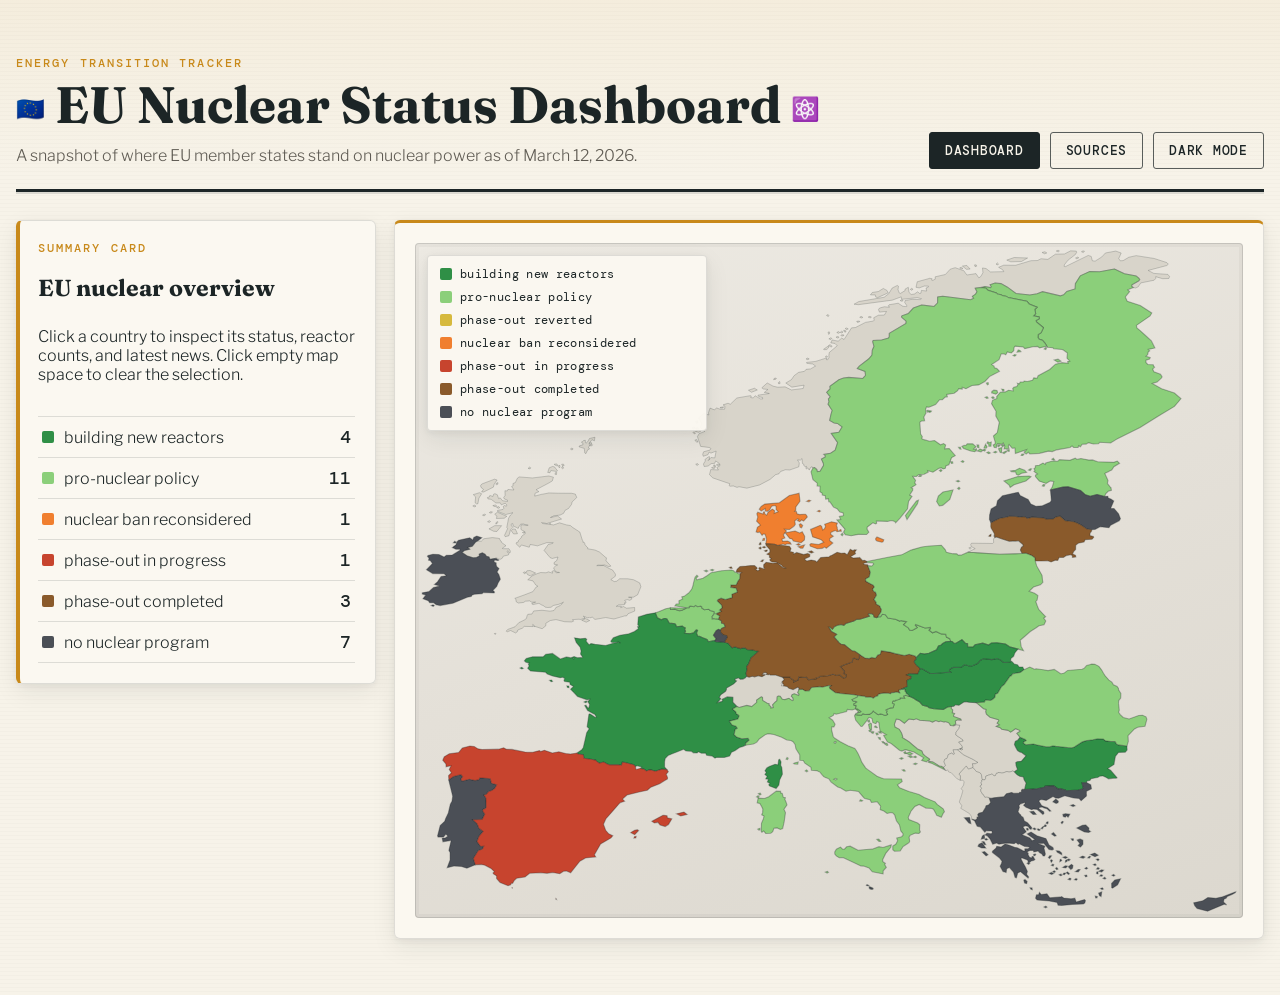
==== index.html @ fb6e010a "Initial EU nuclear policy status dashboard" ====
<!DOCTYPE html>
<html lang="en">
  <head>
    <meta charset="UTF-8" />
    <meta name="viewport" content="width=device-width, initial-scale=1.0" />
    <title>EU Nuclear Status Dashboard</title>
    <link rel="preconnect" href="https://fonts.googleapis.com" />
    <link rel="preconnect" href="https://fonts.gstatic.com" crossorigin />
    <link
      href="https://fonts.googleapis.com/css2?family=Fraunces:ital,opsz,wght@0,9..144,300..900;1,9..144,300..900&family=DM+Mono:ital,wght@0,300;0,400;0,500;1,300&family=Libre+Franklin:ital,wght@0,300;0,400;0,600;0,700;1,300&display=swap"
      rel="stylesheet"
    />
    <link rel="stylesheet" href="assets/css/styles.css" />
  </head>
  <body data-page="dashboard">
    <div class="page-shell">
      <header class="site-header">
        <div>
          <p class="eyebrow">Energy transition tracker</p>
          <h1><span class="title-icon">🇪🇺</span> EU Nuclear Status Dashboard <span class="title-icon">⚛️</span></h1>
          <p class="intro">
            A snapshot of where EU member states stand on nuclear power as of
            <span id="dataset-date">the latest dataset update</span>.
          </p>
        </div>
        <nav class="site-nav" aria-label="Primary navigation">
          <a class="nav-link is-active" href="index.html">Dashboard</a>
          <a class="nav-link" href="sources.html">Sources</a>
          <button class="theme-toggle" id="theme-toggle" type="button" aria-pressed="false">
            Dark mode
          </button>
        </nav>
      </header>

      <main>
        <section class="map-layout" aria-labelledby="map-heading-title">
          <div class="map-detail detail-panel" id="map-detail" aria-live="polite"></div>

          <div class="map-panel">
            <div
              id="map-container"
              class="map-frame"
              role="img"
              aria-label="Clickable geographic map of EU countries colored by nuclear power status"
            >
              <div class="legend map-legend" id="legend" aria-label="Map legend"></div>
              <div class="map-loading">Loading map…</div>
            </div>
          </div>
        </section>
      </main>
    </div>

    <script type="module" src="assets/js/main.js"></script>
  </body>
</html>
---- assets/css/styles.css ----
:root {
  color-scheme: light;
  --bg: #f7f3e9;
  --bg-strong: #ede8da;
  --panel: rgba(251, 248, 241, 0.95);
  --panel-strong: rgba(255, 253, 248, 0.88);
  --ink: #1c2526;
  --muted: #5e5a52;
  --line: rgba(28, 37, 38, 0.13);
  --line-strong: rgba(28, 37, 38, 0.72);
  --accent: #c8891a;
  --accent-dim: rgba(200, 137, 26, 0.18);
  --shadow: 0 2px 6px rgba(28, 37, 38, 0.06), 0 8px 24px rgba(28, 37, 38, 0.08);
  --shadow-strong: 0 4px 12px rgba(28, 37, 38, 0.10), 0 16px 40px rgba(28, 37, 38, 0.12);
  --sea: rgba(28, 37, 38, 0.06);
  --sea-bg: linear-gradient(160deg, #edeae3 0%, #e4e0d8 50%, #dcd8cf 100%);
  --map-frame-top: rgba(255, 255, 255, 0.7);
  --map-frame-bottom: rgba(227, 220, 205, 0.8);
  --map-frame-stripe: rgba(28, 37, 38, 0.025);
  --detail-panel-bg: rgba(251, 248, 241, 0.97);
  --pill-bg: rgba(28, 37, 38, 0.06);
  --row-bg: rgba(28, 37, 38, 0.04);
  --empty-bg: rgba(251, 248, 241, 0.8);
  --context-fill: #d8d4ca;
  --context-stroke: rgba(28, 37, 38, 0.22);
  --active-stroke: #111111;
  --no-nuclear-program: #4b4f56;
  --phase-out-in-progress: #c7442e;
  --phase-out-completed: #8a5a2b;
  --nuclear-ban-reconsidered: #f07f2f;
  --phase-out-reverted: #d6b93d;
  --pro-nuclear-policy: #8bcf7a;
  --building-new-reactors: #2f8f46;
  --unknown: #8b918f;
}

[data-theme="dark"] {
  color-scheme: dark;
  --bg: #141618;
  --bg-strong: #1c2022;
  --panel: rgba(24, 27, 30, 0.96);
  --panel-strong: rgba(30, 34, 38, 0.92);
  --ink: #ede8dc;
  --muted: #9a9488;
  --line: rgba(237, 232, 220, 0.12);
  --line-strong: rgba(237, 232, 220, 0.65);
  --accent: #d4972a;
  --accent-dim: rgba(212, 151, 42, 0.18);
  --shadow: 0 2px 8px rgba(0, 0, 0, 0.28), 0 12px 36px rgba(0, 0, 0, 0.36);
  --shadow-strong: 0 4px 16px rgba(0, 0, 0, 0.36), 0 24px 56px rgba(0, 0, 0, 0.44);
  --sea: rgba(237, 232, 220, 0.06);
  --sea-bg: linear-gradient(160deg, #2a2e32 0%, #242830 50%, #1e2228 100%);
  --map-frame-top: rgba(35, 45, 52, 0.92);
  --map-frame-bottom: rgba(22, 30, 36, 0.95);
  --map-frame-stripe: rgba(255, 255, 255, 0.028);
  --detail-panel-bg: rgba(24, 27, 30, 0.97);
  --pill-bg: rgba(255, 255, 255, 0.07);
  --row-bg: rgba(255, 255, 255, 0.04);
  --empty-bg: rgba(24, 27, 30, 0.88);
  --context-fill: #2c3238;
  --context-stroke: rgba(237, 232, 220, 0.18);
  --active-stroke: #ede8dc;
}

* {
  box-sizing: border-box;
}

html {
  scroll-behavior: smooth;
}

body {
  margin: 0;
  min-height: 100vh;
  color: var(--ink);
  font-family: "Libre Franklin", "IBM Plex Sans", sans-serif;
  font-weight: 300;
  background-color: var(--bg);
  background-image:
    linear-gradient(180deg, rgba(200, 137, 26, 0.06) 0%, transparent 18%),
    repeating-linear-gradient(
      0deg,
      transparent,
      transparent 3px,
      rgba(28, 37, 38, 0.018) 3px,
      rgba(28, 37, 38, 0.018) 4px
    );
}

[data-theme="dark"] body {
  background-color: var(--bg);
  background-image:
    linear-gradient(180deg, rgba(212, 151, 42, 0.08) 0%, transparent 18%),
    repeating-linear-gradient(
      0deg,
      transparent,
      transparent 3px,
      rgba(255, 255, 255, 0.018) 3px,
      rgba(255, 255, 255, 0.018) 4px
    );
}

a {
  color: inherit;
}

.page-shell {
  width: min(1400px, calc(100% - 32px));
  margin: 0 auto;
  padding: 28px 0 56px;
}

/* Masthead header — flat editorial style */
.site-header {
  display: flex;
  justify-content: space-between;
  gap: 24px;
  align-items: end;
  padding: 28px 0 20px;
  margin-bottom: 28px;
  background: transparent;
  border-bottom: 3px solid var(--ink);
  box-shadow: 0 2px 0 0 var(--line);
}

.eyebrow {
  margin: 0 0 8px;
  font-family: "DM Mono", "IBM Plex Mono", monospace;
  font-size: 0.72rem;
  font-weight: 500;
  letter-spacing: 0.18em;
  text-transform: uppercase;
  color: var(--accent);
}

h1,
h2,
h3 {
  margin: 0;
  font-family: "Fraunces", "Georgia", serif;
  line-height: 1;
}

h1 {
  font-size: clamp(2.2rem, 4vw, 4.2rem);
  font-weight: 700;
  font-optical-sizing: auto;
}

.title-icon {
  font-size: 0.45em;
  vertical-align: middle;
  position: relative;
  top: -0.1em;
}

h2 {
  font-size: clamp(1.4rem, 2vw, 2.2rem);
  font-weight: 600;
}

.intro {
  max-width: 68ch;
  margin: 14px 0 0;
  font-family: "Libre Franklin", sans-serif;
  font-weight: 300;
  color: var(--muted);
  line-height: 1.55;
}

.site-nav {
  display: flex;
  gap: 10px;
  flex-wrap: wrap;
  align-items: center;
}

.nav-link {
  padding: 9px 15px;
  border: 1px solid var(--line-strong);
  border-radius: 3px;
  background: transparent;
  text-decoration: none;
  font-family: "DM Mono", "IBM Plex Mono", monospace;
  font-size: 0.8rem;
  font-weight: 500;
  letter-spacing: 0.06em;
  text-transform: uppercase;
  color: var(--ink);
  transition: background 120ms ease, color 120ms ease, border-color 120ms ease;
}

.nav-link:hover {
  background: var(--accent-dim);
  border-color: var(--accent);
  color: var(--accent);
}

.nav-link.is-active {
  color: var(--bg);
  background: var(--ink);
  border-color: var(--ink);
}

.theme-toggle {
  padding: 9px 15px;
  border: 1px solid var(--line-strong);
  border-radius: 3px;
  background: transparent;
  color: var(--ink);
  font-family: "DM Mono", "IBM Plex Mono", monospace;
  font-size: 0.8rem;
  font-weight: 500;
  letter-spacing: 0.06em;
  text-transform: uppercase;
  cursor: pointer;
  transition: background 120ms ease, color 120ms ease, border-color 120ms ease;
}

.theme-toggle:hover {
  background: var(--accent-dim);
  border-color: var(--accent);
  color: var(--accent);
}

.theme-toggle[aria-pressed="true"] {
  color: var(--bg);
  background: var(--ink);
  border-color: var(--ink);
}

/* Focus ring */
:focus-visible {
  outline: 2.5px solid var(--accent);
  outline-offset: 2px;
}

.legend {
  display: flex;
  flex-wrap: wrap;
  gap: 10px;
}

.legend-item {
  display: flex;
  align-items: center;
  gap: 8px;
  font-family: "DM Mono", "IBM Plex Mono", monospace;
  font-size: 0.75rem;
  font-weight: 400;
  letter-spacing: 0.03em;
}

.legend-swatch {
  width: 12px;
  height: 12px;
  border-radius: 2px;
  flex-shrink: 0;
}

.map-layout {
  display: grid;
  grid-template-columns: minmax(280px, 360px) minmax(0, 1fr);
  gap: 18px;
  align-items: start;
}

.map-panel {
  padding: 20px;
  border: 1px solid var(--line);
  border-top: 3px solid var(--accent);
  border-radius: 6px;
  background: var(--panel);
  box-shadow: var(--shadow);
}

.map-heading {
  display: flex;
  justify-content: space-between;
  gap: 16px;
  align-items: end;
  margin-bottom: 18px;
}

.map-legend {
  position: absolute;
  top: 12px;
  left: 12px;
  z-index: 2;
  max-width: min(280px, calc(100% - 24px));
  gap: 7px;
  padding: 10px 12px;
  border-radius: 4px;
  background: var(--panel);
  border: 1px solid var(--line);
  box-shadow: var(--shadow);
}

.map-frame {
  position: relative;
  overflow: hidden;
  padding: 0;
  border-radius: 4px;
  background: var(--sea-bg);
  box-shadow:
    inset 0 0 0 1px rgba(28, 37, 38, 0.14),
    inset 0 0 0 4px rgba(28, 37, 38, 0.04);
}

.eu-map {
  width: 100%;
  height: auto;
  display: block;
}

.map-loading {
  padding: 48px 16px;
  text-align: center;
  color: var(--muted);
  font-family: "DM Mono", monospace;
  font-weight: 400;
}

.country-shape {
  cursor: pointer;
}

.country-shape path,
.country-shape polygon,
.country-shape rect,
.country-shape ellipse {
  fill: var(--country-fill) !important;
  stroke: rgba(28, 37, 38, 0.32) !important;
  stroke-width: 1.2 !important;
  transition: fill 140ms ease, stroke 140ms ease, filter 140ms ease;
}

[data-theme="dark"] .country-shape path,
[data-theme="dark"] .country-shape polygon,
[data-theme="dark"] .country-shape rect,
[data-theme="dark"] .country-shape ellipse {
  stroke: rgba(237, 232, 220, 0.20) !important;
}

.context-country path,
.context-country polygon,
.context-country rect,
.context-country ellipse {
  fill: var(--context-fill);
  stroke: var(--context-stroke);
  stroke-width: 1;
}

.country-shape:hover path,
.country-shape:hover polygon,
.country-shape:hover rect,
.country-shape:hover ellipse,
.country-shape:focus-visible path,
.country-shape:focus-visible polygon,
.country-shape:focus-visible rect,
.country-shape:focus-visible ellipse {
  filter: brightness(1.12);
}

.country-shape:focus {
  outline: none;
}

.country-shape:focus-visible {
  outline: 2.5px solid var(--accent);
  outline-offset: 2px;
}

.country-shape.is-active path,
.country-shape.is-active polygon,
.country-shape.is-active rect,
.country-shape.is-active ellipse {
  stroke: var(--active-stroke) !important;
  stroke-width: 2.2 !important;
  filter: drop-shadow(0 8px 12px rgba(28, 37, 38, 0.2));
}

/* Detail panel — newspaper sidebar convention */
.map-detail {
  display: grid;
  gap: 12px;
  padding: 20px 20px 20px 18px;
  border: 1px solid var(--line);
  border-left: 4px solid var(--detail-accent, var(--accent));
  border-radius: 6px;
  background: var(--detail-panel-bg);
  box-shadow: var(--shadow);
  min-width: 0;
  overflow: hidden;
}

/* Entry animation — fires when JS sets innerHTML */
@keyframes panel-in {
  from {
    opacity: 0;
    transform: translateY(6px);
  }
  to {
    opacity: 1;
    transform: translateY(0);
  }
}

.map-detail > * {
  animation: panel-in 260ms ease both;
}

.map-detail > *:nth-child(1) { animation-delay: 0ms; }
.map-detail > *:nth-child(2) { animation-delay: 40ms; }
.map-detail > *:nth-child(3) { animation-delay: 80ms; }
.map-detail > *:nth-child(4) { animation-delay: 120ms; }
.map-detail > *:nth-child(5) { animation-delay: 160ms; }
.map-detail > *:nth-child(6) { animation-delay: 200ms; }

.detail-panel {
  position: sticky;
  top: 24px;
}

.map-credit {
  margin: 10px 4px 0;
  font-family: "DM Mono", "IBM Plex Mono", monospace;
  font-size: 0.72rem;
  color: var(--muted);
  letter-spacing: 0.03em;
}

.map-detail h3 {
  font-size: 1.45rem;
  font-weight: 700;
}

/* Status badge — stamp aesthetic */
.status-badge {
  display: inline-flex;
  align-items: center;
  width: fit-content;
  padding: 7px 12px;
  border-radius: 3px;
  color: white;
  font-family: "DM Mono", "IBM Plex Mono", monospace;
  font-size: 0.75rem;
  font-weight: 500;
  letter-spacing: 0.06em;
  text-transform: uppercase;
  box-shadow: inset 0 1px 0 rgba(255, 255, 255, 0.18), inset 0 -1px 0 rgba(0, 0, 0, 0.18);
}

.status-badge.is-light-bg {
  color: #1c2526;
}

/* Stat pills — left-aligned, amber rule, DM Mono numbers */
.detail-stats {
  display: flex;
  gap: 10px;
  flex-wrap: wrap;
}

.stat-pill {
  display: flex;
  flex-direction: column;
  align-items: flex-start;
  padding: 10px 14px;
  border-radius: 3px;
  border-top: 2px solid var(--accent);
  background: var(--pill-bg);
  gap: 3px;
  min-width: 80px;
}

.stat-pill__value {
  font-family: "DM Mono", "IBM Plex Mono", monospace;
  font-size: 1.55rem;
  font-weight: 500;
  line-height: 1;
  color: var(--ink);
}

.stat-pill__label {
  font-family: "DM Mono", "IBM Plex Mono", monospace;
  font-size: 0.68rem;
  font-weight: 400;
  text-transform: uppercase;
  letter-spacing: 0.1em;
  color: var(--muted);
}

/* News links — italic, arrow pseudo, amber hover */
.news-link {
  display: inline-flex;
  width: fit-content;
  padding: 8px 12px;
  border: 1px solid var(--line);
  border-radius: 3px;
  background: transparent;
  text-decoration: none;
  font-style: italic;
  font-family: "Libre Franklin", sans-serif;
  font-weight: 300;
  gap: 8px;
  max-width: 100%;
  font-size: 0.88rem;
  min-width: 0;
  max-width: 100%;
  word-break: break-word;
  transition: color 120ms ease, border-color 120ms ease;
}

.news-link:hover {
  color: var(--accent);
  border-color: var(--accent);
}

.news-link::after {
  content: "↗";
  flex-shrink: 0;
  font-style: normal;
}

.detail-actions {
  display: flex;
  justify-content: flex-start;
  min-width: 0;
  overflow: hidden;
}

/* Summary rows — flat table style */
.summary-list {
  display: grid;
  gap: 0;
  margin-top: 4px;
  border-top: 1px solid var(--line);
}

.summary-row {
  display: flex;
  align-items: center;
  justify-content: space-between;
  gap: 12px;
  padding: 9px 4px;
  border-bottom: 1px solid var(--line);
  background: transparent;
}

.summary-row strong {
  font-family: "DM Mono", "IBM Plex Mono", monospace;
  font-size: 1.1rem;
  font-weight: 500;
  min-width: 2ch;
  text-align: right;
  color: var(--ink);
}

.summary-label {
  display: inline-flex;
  align-items: center;
  gap: 10px;
}

/* Sources page */
.sources-main {
  display: grid;
  gap: 18px;
}

.sources-toolbar {
  display: flex;
  gap: 14px;
  align-items: center;
  padding: 16px 20px;
  border: 1px solid var(--line);
  border-radius: 4px;
  background: var(--panel);
  box-shadow: var(--shadow);
}

.search-label {
  font-family: "DM Mono", monospace;
  font-size: 0.78rem;
  font-weight: 500;
  text-transform: uppercase;
  letter-spacing: 0.08em;
  color: var(--muted);
  white-space: nowrap;
}

.country-search {
  flex: 1;
  min-width: 220px;
  padding: 10px 12px;
  border: 1px solid var(--line);
  border-radius: 3px;
  font: inherit;
  color: inherit;
  background: var(--panel-strong);
}

.sources-list {
  display: grid;
  gap: 16px;
}

/* Source cards — editorial top rule */
.source-card {
  display: grid;
  gap: 14px;
  padding: 22px;
  border: 1px solid var(--line);
  border-top: 3px solid var(--line-strong);
  border-radius: 4px;
  background: var(--panel);
  box-shadow: var(--shadow);
}

.source-header {
  display: flex;
  justify-content: space-between;
  gap: 16px;
  align-items: start;
}

.source-card h2,
.source-card h3 {
  font-family: "Fraunces", "Georgia", serif;
}

.source-card p,
.source-card li {
  font-family: "Libre Franklin", sans-serif;
  font-weight: 300;
  color: var(--muted);
  line-height: 1.5;
}

/* DM Mono section headings in source cards */
.source-card .section-heading {
  font-family: "DM Mono", "IBM Plex Mono", monospace;
  font-size: 0.72rem;
  font-weight: 500;
  text-transform: uppercase;
  letter-spacing: 0.12em;
  color: var(--muted);
  margin: 4px 0 8px;
}

.source-list,
.news-list {
  margin: 0;
  padding-left: 18px;
}

.empty-state {
  padding: 26px;
  border: 1px dashed rgba(28, 37, 38, 0.22);
  border-radius: 4px;
  color: var(--muted);
  background: var(--empty-bg);
  font-family: "DM Mono", monospace;
  font-size: 0.85rem;
}

@media (max-width: 860px) {
  .site-header,
  .sources-toolbar,
  .source-header {
    grid-template-columns: 1fr;
    display: grid;
  }

  .site-header {
    align-items: start;
  }

  .map-layout {
    grid-template-columns: 1fr;
  }

  .detail-panel {
    position: static;
    order: 2;
  }

  .map-panel {
    order: 1;
  }
}

@media (max-width: 560px) {
  .page-shell {
    width: min(100% - 20px, 100%);
    padding-top: 16px;
  }

  .site-header,
  .map-panel,
  .card,
  .source-card {
    padding: 16px;
  }

  h1 {
    font-size: 2rem;
  }
}

@media (prefers-reduced-motion: reduce) {
  *,
  *::before,
  *::after {
    animation-duration: 0.01ms !important;
    animation-iteration-count: 1 !important;
    transition-duration: 0.01ms !important;
  }
}
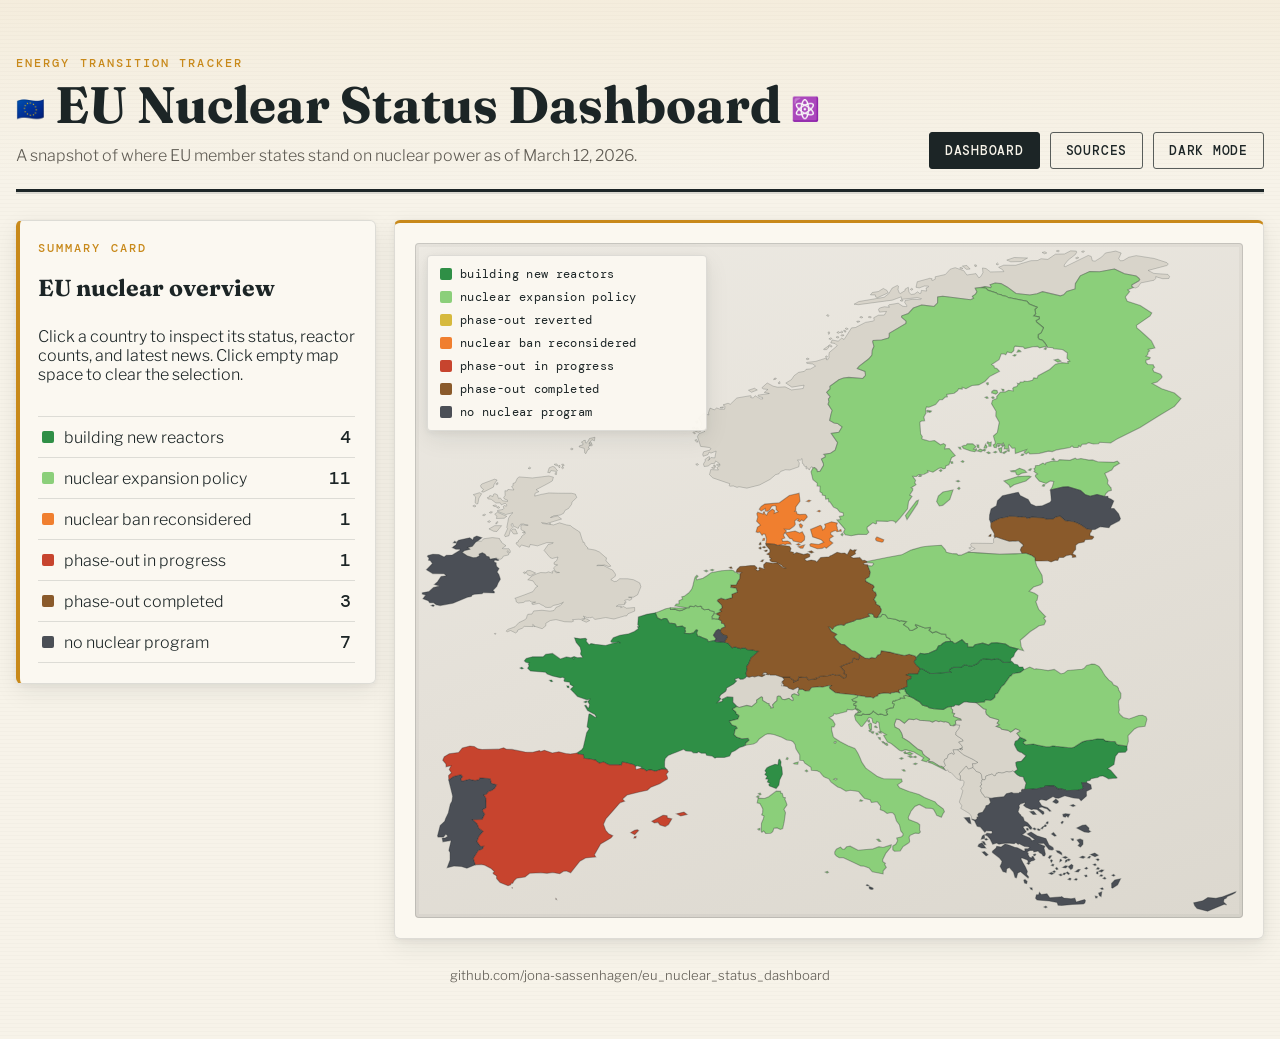
==== commit 58718202: "Update taxonomy, docs, and UI details" ====
--- a/index.html
+++ b/index.html
@@ -49,6 +49,10 @@
           </div>
         </section>
       </main>
+
+      <footer class="site-footer">
+        <a href="https://github.com/jona-sassenhagen/eu_nuclear_status_dashboard" target="_blank" rel="noreferrer">github.com/jona-sassenhagen/eu_nuclear_status_dashboard</a>
+      </footer>
     </div>
 
     <script type="module" src="assets/js/main.js"></script>
--- a/assets/css/styles.css
+++ b/assets/css/styles.css
@@ -607,6 +607,23 @@
   gap: 16px;
 }
 
+.site-footer {
+  margin-top: 28px;
+  text-align: center;
+  font-size: 0.82rem;
+  color: var(--muted);
+}
+
+.site-footer a {
+  color: var(--muted);
+  text-decoration: none;
+}
+
+.site-footer a:hover,
+.site-footer a:focus-visible {
+  text-decoration: underline;
+}
+
 /* Source cards — editorial top rule */
 .source-card {
   display: grid;
